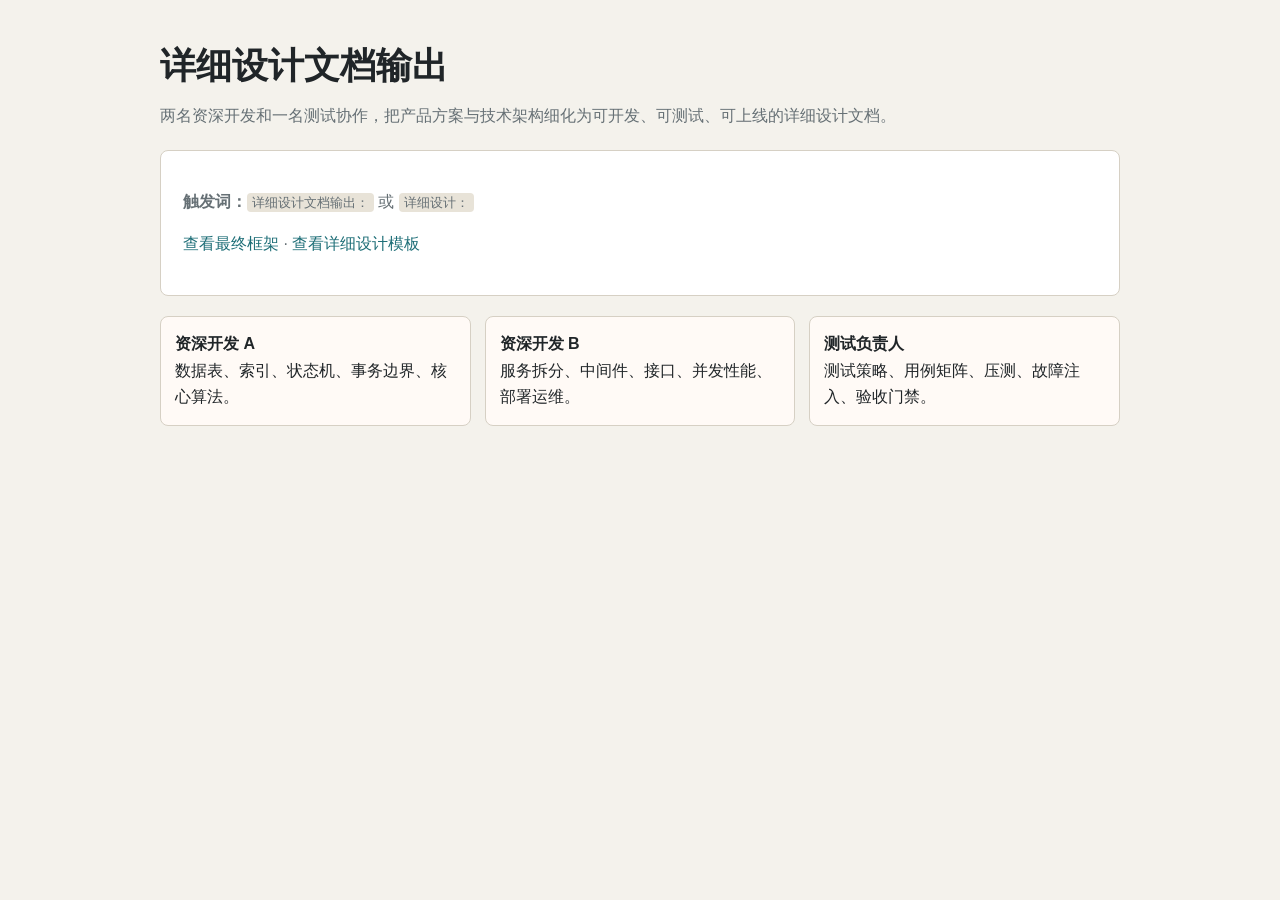
==== detailed-design-output-framework/index.html @ dba27ded "Add detailed design framework page" ====
<!doctype html>
<html lang="zh-CN">
  <head>
    <meta charset="utf-8" />
    <meta name="viewport" content="width=device-width, initial-scale=1" />
    <title>详细设计文档输出</title>
    <style>
      body { margin: 0; font-family: -apple-system, BlinkMacSystemFont, "Segoe UI", sans-serif; background: #f4f2ec; color: #202528; line-height: 1.65; }
      main { max-width: 960px; margin: 0 auto; padding: 44px 28px; }
      h1 { margin: 0 0 12px; font-size: 36px; line-height: 1.2; }
      p { color: #667075; }
      .panel { background: #fff; border: 1px solid #d6d0c4; border-radius: 8px; padding: 22px; margin: 20px 0; }
      .grid { display: grid; grid-template-columns: repeat(3, minmax(0, 1fr)); gap: 14px; }
      .step { border: 1px solid #d6d0c4; border-radius: 8px; padding: 14px; background: #fffaf6; }
      a { color: #1f6f78; text-decoration: none; }
      a:hover { text-decoration: underline; }
      code { background: #e8e3d8; border-radius: 4px; padding: 2px 5px; }
      @media (max-width: 760px) { .grid { grid-template-columns: 1fr; } h1 { font-size: 30px; } }
    </style>
  </head>
  <body>
    <main>
      <h1>详细设计文档输出</h1>
      <p>两名资深开发和一名测试协作，把产品方案与技术架构细化为可开发、可测试、可上线的详细设计文档。</p>
      <div class="panel">
        <p><strong>触发词：</strong><code>详细设计文档输出：</code> 或 <code>详细设计：</code></p>
        <p><a href="./framework-design/final-framework.md">查看最终框架</a> · <a href="./templates/final-detailed-design-template.md">查看详细设计模板</a></p>
      </div>
      <section class="grid">
        <div class="step"><strong>资深开发 A</strong><br />数据表、索引、状态机、事务边界、核心算法。</div>
        <div class="step"><strong>资深开发 B</strong><br />服务拆分、中间件、接口、并发性能、部署运维。</div>
        <div class="step"><strong>测试负责人</strong><br />测试策略、用例矩阵、压测、故障注入、验收门禁。</div>
      </section>
    </main>
  </body>
</html>
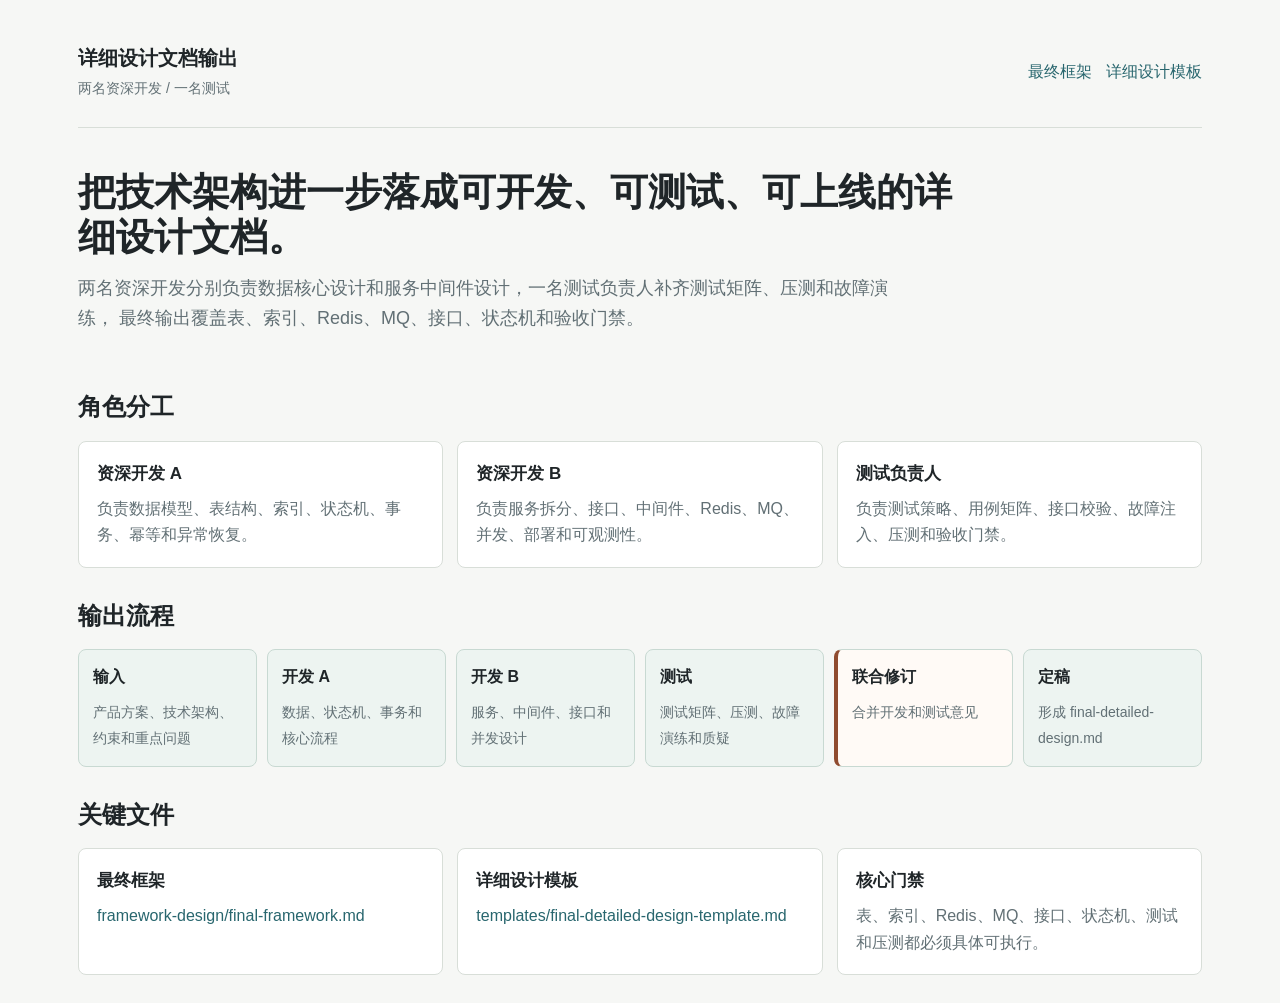
==== commit b53b0886: "Update solution output frameworks" ====
--- a/detailed-design-output-framework/index.html
+++ b/detailed-design-output-framework/index.html
@@ -5,31 +5,246 @@
     <meta name="viewport" content="width=device-width, initial-scale=1" />
     <title>详细设计文档输出</title>
     <style>
-      body { margin: 0; font-family: -apple-system, BlinkMacSystemFont, "Segoe UI", sans-serif; background: #f4f2ec; color: #202528; line-height: 1.65; }
-      main { max-width: 960px; margin: 0 auto; padding: 44px 28px; }
-      h1 { margin: 0 0 12px; font-size: 36px; line-height: 1.2; }
-      p { color: #667075; }
-      .panel { background: #fff; border: 1px solid #d6d0c4; border-radius: 8px; padding: 22px; margin: 20px 0; }
-      .grid { display: grid; grid-template-columns: repeat(3, minmax(0, 1fr)); gap: 14px; }
-      .step { border: 1px solid #d6d0c4; border-radius: 8px; padding: 14px; background: #fffaf6; }
-      a { color: #1f6f78; text-decoration: none; }
-      a:hover { text-decoration: underline; }
-      code { background: #e8e3d8; border-radius: 4px; padding: 2px 5px; }
-      @media (max-width: 760px) { .grid { grid-template-columns: 1fr; } h1 { font-size: 30px; } }
+      :root {
+        color-scheme: light;
+        --bg: #f6f7f5;
+        --ink: #1f2528;
+        --muted: #627075;
+        --line: #d8ded8;
+        --panel: #ffffff;
+        --accent: #28666e;
+        --accent-2: #8f4b2f;
+        --soft: #edf4f1;
+      }
+
+      * {
+        box-sizing: border-box;
+      }
+
+      body {
+        margin: 0;
+        font-family: -apple-system, BlinkMacSystemFont, "Segoe UI", sans-serif;
+        background: var(--bg);
+        color: var(--ink);
+        line-height: 1.65;
+      }
+
+      a {
+        color: var(--accent);
+        text-decoration: none;
+      }
+
+      a:hover {
+        text-decoration: underline;
+      }
+
+      .shell {
+        max-width: 1180px;
+        margin: 0 auto;
+        padding: 28px;
+      }
+
+      .topbar {
+        display: flex;
+        justify-content: space-between;
+        gap: 20px;
+        align-items: center;
+        padding: 14px 0 26px;
+        border-bottom: 1px solid var(--line);
+      }
+
+      .brand strong {
+        display: block;
+        font-size: 20px;
+      }
+
+      .brand span {
+        color: var(--muted);
+        font-size: 14px;
+      }
+
+      .topbar nav {
+        display: flex;
+        flex-wrap: wrap;
+        gap: 14px;
+      }
+
+      .hero {
+        padding: 42px 0 26px;
+      }
+
+      h1 {
+        max-width: 880px;
+        margin: 0 0 14px;
+        font-size: 38px;
+        line-height: 1.18;
+        letter-spacing: 0;
+      }
+
+      .lead {
+        max-width: 840px;
+        margin: 0;
+        color: var(--muted);
+        font-size: 18px;
+      }
+
+      .section {
+        margin-top: 28px;
+      }
+
+      h2 {
+        margin: 0 0 14px;
+        font-size: 24px;
+      }
+
+      h3 {
+        margin: 0 0 8px;
+        font-size: 17px;
+      }
+
+      .grid {
+        display: grid;
+        grid-template-columns: repeat(3, minmax(0, 1fr));
+        gap: 14px;
+      }
+
+      .card {
+        min-height: 100%;
+        border: 1px solid var(--line);
+        border-radius: 8px;
+        background: var(--panel);
+        padding: 18px;
+      }
+
+      .card p {
+        margin: 0;
+        color: var(--muted);
+      }
+
+      .flow {
+        display: grid;
+        grid-template-columns: repeat(6, minmax(0, 1fr));
+        gap: 10px;
+      }
+
+      .step {
+        min-height: 112px;
+        border: 1px solid #c8d9d2;
+        border-radius: 8px;
+        background: var(--soft);
+        padding: 14px;
+      }
+
+      .step strong {
+        display: block;
+        margin-bottom: 8px;
+      }
+
+      .step span {
+        color: var(--muted);
+        font-size: 14px;
+      }
+
+      .handoff {
+        border-left: 4px solid var(--accent-2);
+        background: #fffaf6;
+      }
+
+      code {
+        border-radius: 4px;
+        background: #e7ece7;
+        padding: 2px 5px;
+      }
+
+      ul {
+        margin: 0;
+        padding-left: 20px;
+      }
+
+      @media (max-width: 900px) {
+        .topbar {
+          align-items: flex-start;
+          flex-direction: column;
+        }
+
+        h1 {
+          font-size: 30px;
+        }
+
+        .grid,
+        .flow {
+          grid-template-columns: 1fr;
+        }
+      }
     </style>
   </head>
   <body>
-    <main>
-      <h1>详细设计文档输出</h1>
-      <p>两名资深开发和一名测试协作，把产品方案与技术架构细化为可开发、可测试、可上线的详细设计文档。</p>
-      <div class="panel">
-        <p><strong>触发词：</strong><code>详细设计文档输出：</code> 或 <code>详细设计：</code></p>
-        <p><a href="./framework-design/final-framework.md">查看最终框架</a> · <a href="./templates/final-detailed-design-template.md">查看详细设计模板</a></p>
-      </div>
-      <section class="grid">
-        <div class="step"><strong>资深开发 A</strong><br />数据表、索引、状态机、事务边界、核心算法。</div>
-        <div class="step"><strong>资深开发 B</strong><br />服务拆分、中间件、接口、并发性能、部署运维。</div>
-        <div class="step"><strong>测试负责人</strong><br />测试策略、用例矩阵、压测、故障注入、验收门禁。</div>
+    <main class="shell">
+      <header class="topbar">
+        <div class="brand">
+          <strong>详细设计文档输出</strong>
+          <span>两名资深开发 / 一名测试</span>
+        </div>
+        <nav>
+          <a href="./framework-design/final-framework.md">最终框架</a>
+          <a href="./templates/final-detailed-design-template.md">详细设计模板</a>
+        </nav>
+      </header>
+
+      <section class="hero">
+        <h1>把技术架构进一步落成可开发、可测试、可上线的详细设计文档。</h1>
+        <p class="lead">
+          两名资深开发分别负责数据核心设计和服务中间件设计，一名测试负责人补齐测试矩阵、压测和故障演练，
+          最终输出覆盖表、索引、Redis、MQ、接口、状态机和验收门禁。
+        </p>
+      </section>
+
+      <section class="section">
+        <h2>角色分工</h2>
+        <div class="grid">
+          <article class="card">
+            <h3>资深开发 A</h3>
+            <p>负责数据模型、表结构、索引、状态机、事务、幂等和异常恢复。</p>
+          </article>
+          <article class="card">
+            <h3>资深开发 B</h3>
+            <p>负责服务拆分、接口、中间件、Redis、MQ、并发、部署和可观测性。</p>
+          </article>
+          <article class="card">
+            <h3>测试负责人</h3>
+            <p>负责测试策略、用例矩阵、接口校验、故障注入、压测和验收门禁。</p>
+          </article>
+        </div>
+      </section>
+
+      <section class="section">
+        <h2>输出流程</h2>
+        <div class="flow">
+          <div class="step"><strong>输入</strong><span>产品方案、技术架构、约束和重点问题</span></div>
+          <div class="step"><strong>开发 A</strong><span>数据、状态机、事务和核心流程</span></div>
+          <div class="step"><strong>开发 B</strong><span>服务、中间件、接口和并发设计</span></div>
+          <div class="step"><strong>测试</strong><span>测试矩阵、压测、故障演练和质疑</span></div>
+          <div class="step handoff"><strong>联合修订</strong><span>合并开发和测试意见</span></div>
+          <div class="step"><strong>定稿</strong><span>形成 final-detailed-design.md</span></div>
+        </div>
+      </section>
+
+      <section class="section">
+        <h2>关键文件</h2>
+        <div class="grid">
+          <article class="card">
+            <h3>最终框架</h3>
+            <p><a href="./framework-design/final-framework.md">framework-design/final-framework.md</a></p>
+          </article>
+          <article class="card">
+            <h3>详细设计模板</h3>
+            <p><a href="./templates/final-detailed-design-template.md">templates/final-detailed-design-template.md</a></p>
+          </article>
+          <article class="card">
+            <h3>核心门禁</h3>
+            <p>表、索引、Redis、MQ、接口、状态机、测试和压测都必须具体可执行。</p>
+          </article>
+        </div>
       </section>
     </main>
   </body>
